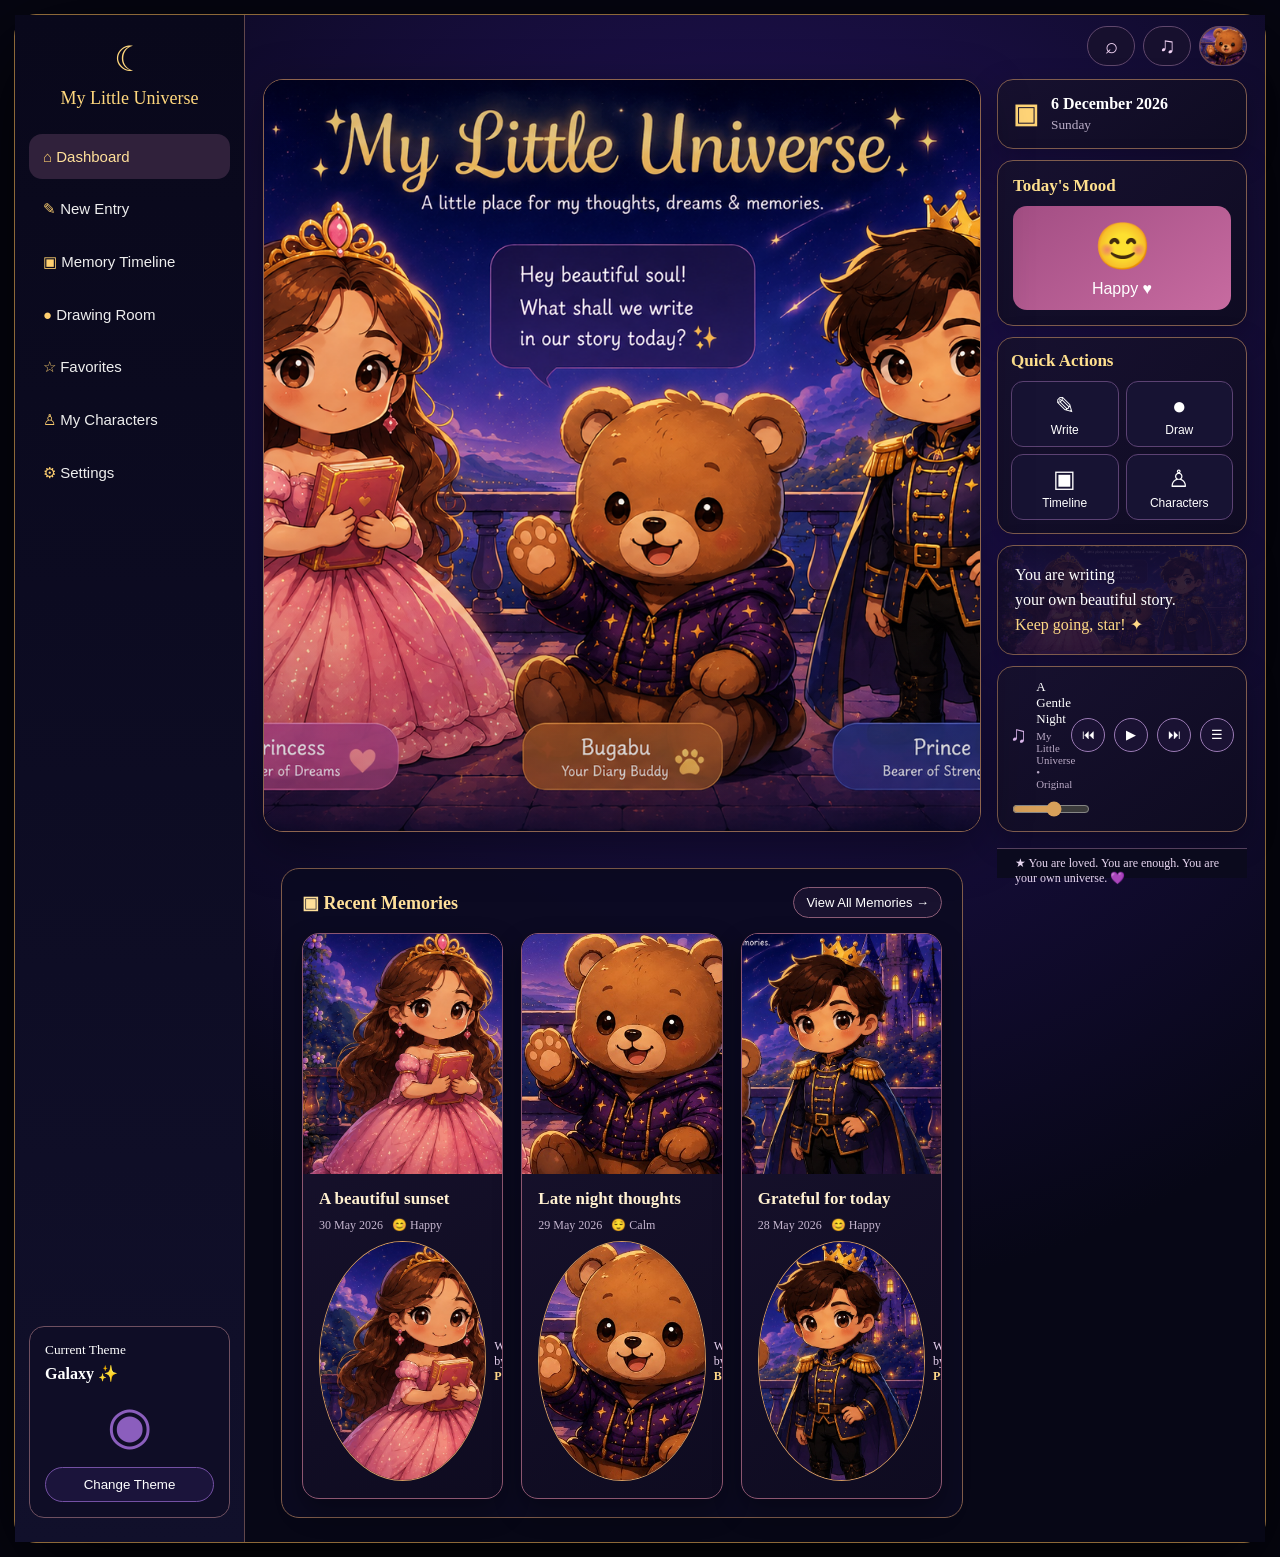
==== index.html @ c97c5260 "Initial Added" ====
<!doctype html>
<html lang="en">
    <head>
        <meta charset="utf-8">
        <meta name="viewport" content="width=device-width,initial-scale=1">
        <!-- Google Analytics -->
<script async src="https://www.googletagmanager.com/gtag/js?id=G-LTEB9GJVVQ"></script>

<script>
    window.dataLayer = window.dataLayer || [];

    function gtag() {
        dataLayer.push(arguments);
    }

    gtag('js', new Date());

    gtag('config', 'G-LTEB9GJVVQ');
</script>
        <title>My Little Universe</title>
        <link rel="icon" type="image/png" href="logo.png">
        <link rel="stylesheet" href="style.css">
    </head>
<body>
    
    <div class="app">
<aside class="sidebar"><div class="logo">☾<span>My Little Universe</span></div><nav>
<button class="active" data-page="home">⌂ <span>Dashboard</span></button><button data-page="write">✎ <span>New Entry</span></button><button data-page="timeline">▣ <span>Memory Timeline</span></button><button data-page="draw">● <span>Drawing Room</span></button><button data-page="favorites">☆ <span>Favorites</span></button><button data-page="characters">♙ <span>My Characters</span></button><button data-page="settings">⚙ <span>Settings</span></button></nav>
<div class="themeBox"><small>Current Theme</small><strong id="themeName">Galaxy ✨</strong><div class="planet">◉</div><button id="changeTheme">Change Theme</button></div></aside>
<main class="main">
<div class="top"><div></div><div class="topBtns"><button onclick="toast('Search is ready ✨')">⌕</button><button onclick="openMusicLibrary()">♫</button><button class="avatar" title="Selected character"><img src="assets/bugabu.png" alt="Bugabu"></button></div></div>
<div class="workspace">
<section class="artPanel"><img src="assets/characters-scene.png" alt="Princess, Bugabu and Prince"><div class="artGlow"></div></section>
<aside class="right"><div class="date card"><b>▣</b><div><strong id="date"></strong><small id="day"></small></div></div>
<div class="card mood"><h3>Today's Mood</h3><button onclick="chooseMood()">😊<span id="moodLabel">Happy ♥</span></button></div>
<div class="card quick"><h3>Quick Actions</h3><div>
    <button data-page="write">✎<small>Write</small></button>
    <button data-page="draw">●<small>Draw</small></button><button data-page="timeline">▣<small>Timeline</small></button><button data-page="characters">♙<small>Characters</small></button></div></div>
<div class="card quote">You are writing<br>your own beautiful story.
    <br><span>Keep going, star! ✦</span></div>
<div class="card player">♫ <span id="trackName">A Gentle Night<small>My Little Universe • Original</small></span><button onclick="changeTrack(-1)" title="Previous">⏮</button><button id="musicStatus" data-on="0" onclick="toggleMusic()">▶</button><button onclick="changeTrack(1)" title="Next">⏭</button><button onclick="openMusicLibrary()" title="Music Library">☰</button><input id="volume" aria-label="Music volume" type="range" min="0" max="1" step="0.01" value="0.55"></div></aside>
</section>
<section class="memories">
    <div class="memHead">
        <h2>▣ Recent Memories</h2>
        <button data-page="timeline">View All Memories →</button>
    </div><div id="cards" class="cards"></div>
</section>
<div class="footer">★ You are loved. You are enough. You are your own universe. 💜</div>

</div>
</main>
</div>
<audio id="bgMusic" src="assets/music/a-gentle-night.wav" loop preload="auto"></audio>
<div class="modal" id="modal">
    <div class="modalCard">
        <button class="close" onclick="closeModal()">×</button>
        <div id="modalContent"></div>
    </div>
</div>
        <div class="modal" id="drawModal">
            <div class="modalCard drawCard">
                <button class="close" onclick="closeDraw()">×</button>
                <h2>🎨 Drawing Room</h2>
                <div class="drawTools">
                    <label>Brush 
                        <input id="brushSize" type="range" min="1" max="30" value="5">
                    </label>
                    <input id="brushColor" type="color" value="#d4af37">

                    <button onclick="drawTool='pen'">✎ Pen</button>
                    <button onclick="drawTool='eraser'">⌫ Eraser</button>
                    <button onclick="clearDrawing()">Clear</button>
                    <button class="save" onclick="saveDrawing()">Save Drawing</button>
                    
                </div><canvas id="drawCanvas"></canvas></div></div><script src="script.js"></script></body></html>
---- style.css ----
*{box-sizing:border-box}html,body{margin:0;background:#060612;color:#fff;font-family:Georgia,'Times New Roman',serif}body{min-height:100vh;padding:14px}.app{width:min(1500px,100%);min-height:calc(100vh - 28px);height:auto;margin:auto;display:flex;overflow:visible;border:1px solid #8c6838;border-radius:22px;background:#0b0920;box-shadow:0 30px 100px #000}.sidebar{width:230px;flex:none;padding:24px 14px;background:linear-gradient(180deg,#09081b,#11102b);border-right:1px solid #61474b;z-index:5;display:flex;flex-direction:column}.logo{text-align:center;color:#ffd77d;font-size:35px}.logo span{display:block;font-size:18px;margin:8px 0 25px}.sidebar nav{display:grid;gap:7px}.sidebar nav button{border:0;background:transparent;color:#eee;text-align:left;padding:14px;border-radius:13px;font-size:15px;cursor:pointer}.sidebar nav button:first-letter{color:#ffd070}.sidebar nav button.active,.sidebar nav button:hover{background:#30213b;color:#ffe09a}.themeBox{margin-top:auto;border:1px solid #6f5060;border-radius:15px;padding:15px;background:#0f0d26}.themeBox small,.themeBox strong{display:block}.themeBox strong{margin-top:6px;color:#fff}.planet{text-align:center;font-size:52px;margin:12px;color:#8b5ebd}.themeBox button{width:100%;border:1px solid #7450a4;background:#1b143b;color:#fff;border-radius:20px;padding:9px;cursor:pointer}.main{flex:1;min-width:0;min-height:calc(100vh - 28px);background:radial-gradient(circle at 55% 35%,#171340,#070716 70%);position:relative}.top{height:64px;padding:11px 18px;display:flex;justify-content:space-between}.topBtns{display:flex;gap:8px}.top button{border:1px solid #60476c;background:#17102e;color:#f3d4f5;border-radius:25px;width:48px;height:40px;font-size:22px}.top .avatar{background:#774837}.workspace{display:grid;grid-template-columns:minmax(0,1fr) 250px;gap:16px;padding:0 18px}.artPanel{position:relative;min-height:485px;border:1px solid #8d644e;border-radius:20px;overflow:hidden;background:#080718;box-shadow:0 15px 50px #0006}.artPanel img{display:block;width:100%;height:100%;min-height:485px;object-fit:cover;object-position:center}.artGlow{position:absolute;inset:0;pointer-events:none;background:linear-gradient(0deg,#08071838,#0000 35%,#0000 80%,#08071825)}.right{display:grid;align-content:start;gap:11px}.card{border:1px solid #805d4e;background:linear-gradient(145deg,#17112eec,#0e0b20ec);border-radius:16px;box-shadow:0 10px 30px #0004}.date{padding:15px;display:flex;gap:12px;align-items:center}.date b{font-size:27px;color:#ffd477}.date strong{display:block;font-size:16px}.date small{display:block;color:#bbaec8;margin-top:4px}.mood{padding:15px}.mood h3,.quick h3{margin:0 0 10px;color:#ffe08e;font-size:17px}.mood button{width:100%;height:104px;border:0;border-radius:14px;background:linear-gradient(145deg,#a34e84,#c76ba0);color:#fff;font-size:46px;cursor:pointer}.mood button span{display:block;font-size:16px;margin-top:7px}.quick{padding:13px}.quick>div{display:grid;grid-template-columns:1fr 1fr;gap:7px}.quick button{height:66px;border:1px solid #5c4273;background:#171333;color:#fff;border-radius:12px;font-size:24px;cursor:pointer}.quick small{display:block;font-size:12px;margin-top:3px}.quote{padding:17px;font-size:16px;line-height:1.55;background:linear-gradient(#160e30dd,#160e30dd),url('assets/characters-scene.png') center/cover}.quote span{color:#ffd985}.player{padding:12px;display:flex;align-items:center;gap:9px;color:#dcb7ed;font-size:23px}.player>span{font-size:13px;color:#fff;flex:1}.player small{display:block;color:#b9a9c5;margin-top:3px}.player button{border:1px solid #9a7ab4;background:#1a1233;color:#fff;border-radius:50%;width:34px;height:34px}.memories{margin:20px 18px 24px;min-height:320px;padding:18px 20px;border:1px solid #815d4b;background:#0b0a22e8;border-radius:18px}.memHead{display:flex;align-items:center;justify-content:space-between;margin-bottom:15px;gap:15px}.memHead h2{font-size:20px}.memHead button{font-size:13px;padding:8px 14px}.memHead h2{font-size:18px;color:#ffe09a;margin:0}.memHead button{border:1px solid #8b5c76;background:#19122f;color:#fff;border-radius:18px;padding:7px 12px;cursor:pointer}.cards{display:grid;grid-template-columns:repeat(3,minmax(0,1fr));gap:18px;align-items:stretch}.cardMemory{overflow:hidden;border:1px solid #8d5670;border-radius:17px;background:linear-gradient(145deg,#19132f,#0e0b20);box-shadow:0 12px 28px #0005;transition:transform .25s,box-shadow .25s,border-color .25s}.cardMemory:hover{transform:translateY(-5px);box-shadow:0 18px 40px #0008;border-color:#d18ab0}.cardMemory img{width:100%;height:240px;object-fit:cover;object-position:center top;display:block;background:#11102b}.cardMemory .ct{padding:15px 16px 17px;position:relative;min-height:104px}.cardMemory h4{margin:0 0 6px;font-size:17px;color:#fff0d0}.cardMemory small{color:#c4b5ce;font-size:12px}.cardMemory .miniStar{right:10px;top:12px}.footer{position:relative;bottom:auto;left:auto;right:auto;height:30px;padding:7px 18px;background:#0b0a1df0;border-top:1px solid #55405d;color:#e8d7f1;font-size:12px}.modal{display:none;position:fixed;inset:0;background:#05040dbb;backdrop-filter:blur(8px);z-index:50;align-items:center;justify-content:center;padding:25px}.modal.open{display:flex}.modalCard{width:min(760px,94%);max-height:90%;overflow:auto;background:#110d29;border:1px solid #c28b54;border-radius:20px;padding:25px;position:relative;box-shadow:0 30px 90px #000}.close{position:absolute;right:15px;top:12px;border:1px solid #79557d;background:#1a1233;color:#fff;border-radius:50%;width:35px;height:35px;font-size:23px}.modalCard h2{color:#ffd47b}.modalCard input,.modalCard textarea{width:100%;padding:12px;margin:8px 0 14px;background:#080719;border:1px solid #6b4c75;border-radius:10px;color:#fff}.modalCard textarea{min-height:220px}.save{background:#bf70a0;border:0;color:#fff;border-radius:20px;padding:11px 18px;cursor:pointer}.memory{padding:14px;border:1px solid #654b70;border-radius:13px;margin:10px 0;background:#ffffff05}.memory p{white-space:pre-wrap;line-height:1.55}.themeChoices{display:grid;grid-template-columns:repeat(3,1fr);gap:10px}.themeChoices button{padding:14px;border-radius:12px;border:1px solid #745177;background:#19132f;color:#fff;cursor:pointer}
@media(max-width:1050px){.sidebar{width:190px}.workspace{grid-template-columns:minmax(0,1fr) 220px}.cardMemory img{height:150px}}
@media(max-width:800px){body{padding:0}.app{height:auto;min-height:100vh;border-radius:0}.sidebar{width:165px}.logo span{font-size:14px}.workspace{grid-template-columns:1fr}.right{display:grid;grid-template-columns:1fr 1fr}.quote,.player{grid-column:span 2}.artPanel,.artPanel img{min-height:430px}.cards{grid-template-columns:1fr}.memories{margin-bottom:40px}}
@media(max-width:560px){

    .top{
        padding:8px;
    }

    .topBtns{
        gap:5px;
    }

    .top button{
        width:42px;
        height:36px;
        font-size:19px;
    }

    .workspace{
        padding:0 7px;
    }

    .right{
        grid-template-columns:1fr;
    }

    .quote,
    .player{
        grid-column:auto;
    }

    .artPanel{
        min-height:320px;
    }

    .artPanel img{
        min-height:320px;
    }

    .memories{
        margin-left:7px;
        margin-right:7px;
        padding:12px;
    }

    .memHead{
        align-items:flex-start;
    }

    .memHead h2{
        font-size:17px;
    }

    .cardMemory img{
        height:190px;
    }

    .cardMemory .ct{
        padding:13px;
    }
}

:root{--theme-accent:#6f55d9}

body[data-theme="galaxy"] .main{background:radial-gradient(circle at 50% 25%,#24135d,#070716 72%)}
body[data-theme="dreamy"] .main{background:radial-gradient(circle at 50% 25%,#59244f,#170b1b 72%)}
body[data-theme="ocean"] .main{background:radial-gradient(circle at 50% 25%,#0d4b5b,#061317 72%)}
body[data-theme="forest"] .main{background:radial-gradient(circle at 50% 25%,#1e4930,#07130b 72%)}
body[data-theme="sunset"] .main{background:radial-gradient(circle at 50% 25%,#6d382e,#180b10 72%)}
body[data-theme="midnight"] .main{background:radial-gradient(circle at 50% 25%,#27203d,#08070f 72%)}
body[data-theme="dreamy"] .artPanel img{filter:saturate(.8) hue-rotate(300deg) brightness(1.05)}
body[data-theme="ocean"] .artPanel img{filter:saturate(.8) hue-rotate(120deg)}
body[data-theme="forest"] .artPanel img{filter:saturate(.75) hue-rotate(70deg) brightness(.9)}
body[data-theme="sunset"] .artPanel img{filter:saturate(1.2) hue-rotate(335deg) brightness(1.03)}
body[data-theme="midnight"] .artPanel img{filter:brightness(.72) saturate(.8)}
body[data-theme="galaxy"] .artPanel img{filter:none}
.themeChoices{display:grid;grid-template-columns:repeat(3,1fr);gap:12px;margin-top:18px}.themeChoice{min-height:72px;border:1px solid #745177;background:#19132f;color:#fff;border-radius:14px;cursor:pointer;display:flex;flex-direction:column;align-items:center;justify-content:center;gap:4px}.themeChoice:hover,.themeChoice.selected{border-color:#ffd47b;background:#2a1c40;box-shadow:0 0 0 2px #ffd47b22}.themeChoice span{font-size:22px}.themeChoice strong{font-size:14px}.characterChoices{display:grid;grid-template-columns:repeat(3,1fr);gap:12px;margin-top:18px}.characterChoice{min-height:150px;border:1px solid #745177;background:#19132f;color:#fff;border-radius:15px;cursor:pointer;display:flex;flex-direction:column;align-items:center;justify-content:center;gap:7px}.characterChoice span{font-size:45px}.characterChoice strong{font-size:18px;color:#ffd782}.characterChoice small{color:#cbbbd4}.characterChoice:hover,.characterChoice.selected{border-color:#ffd47b;background:#2a1c40;transform:translateY(-2px)}.selectedLine{margin-top:18px;color:#c9b9d3}.selectedLine b{color:#ffd782}.memoryTop{display:flex;align-items:center;justify-content:space-between}.memoryTop h3{margin:0}.star,.miniStar{border:0;background:transparent;color:#ffd47b;cursor:pointer;font-size:21px}.ct{position:relative}.miniStar{position:absolute;right:7px;bottom:7px}.list{display:grid;gap:10px}.toast{position:fixed;left:50%;bottom:28px;transform:translate(-50%,15px);opacity:0;z-index:100;background:#201536;border:1px solid #d6a84b;color:#ffe5aa;padding:11px 18px;border-radius:30px;box-shadow:0 12px 40px #0008;transition:.25s}.toast.show{opacity:1;transform:translate(-50%,0)}
@media(max-width:600px){
    .themeChoices,
    .characterChoices{grid-template-columns:1fr 1fr}
}
.avatar{overflow:hidden;padding:0!important;display:flex;align-items:center;justify-content:center}.avatar img{width:100%;height:100%;object-fit:cover;object-position:center 25%;border-radius:50%}.characterChoice img{width:92px;height:92px;object-fit:cover;border-radius:50%;border:1px solid #8b648e;object-position:center 20%}.characterChoice.selected img{border-color:#ffd47b;box-shadow:0 0 18px #ffd47b55}.themeChoice.selected{transform:translateY(-2px)}
body[data-theme="dreamy"] .artPanel{box-shadow:0 0 0 1px #e48ab755,0 15px 50px #0006}body[data-theme="ocean"] .artPanel{box-shadow:0 0 0 1px #48c8df55,0 15px 50px #0006}body[data-theme="forest"] .artPanel{box-shadow:0 0 0 1px #78b47d55,0 15px 50px #0006}body[data-theme="sunset"] .artPanel{box-shadow:0 0 0 1px #ed936555,0 15px 50px #0006}body[data-theme="midnight"] .artPanel{box-shadow:0 0 0 1px #c69a4b55,0 15px 50px #0006}

.avatar{padding:0!important;overflow:hidden}.avatar img{width:100%;height:100%;object-fit:cover;border-radius:50%;display:block}.authorRow{display:flex;align-items:center;gap:8px;margin-top:8px;color:#e7d1ee;font-size:12px}.authorAvatar{width:32px;height:32px;border-radius:50%;object-fit:cover;border:1px solid #d39a61;background:#16102a}.authorTag{color:#ffd889}.cardMemory .miniStar{position:absolute;right:12px;top:13px;border:1px solid #79516f;background:#160f2a;color:#ffd77d;border-radius:50%;width:30px;height:30px;cursor:pointer}.cardMemory .miniStar:hover{background:#3a2144}.memoryAuthor{display:flex;gap:12px;align-items:center;margin-top:10px}.memoryAuthor img{width:54px;height:54px;border-radius:50%;object-fit:cover;border:1px solid #c08b58}.memoryAuthor strong{display:block;color:#ffd889}.memoryAuthor small{color:#c4b5ce}
@media(max-width:800px){

    body{
        padding:0;
    }

    .app{
        width:100%;
        min-height:100vh;
        border-radius:0;
        display:block;
    }

    .sidebar{
        width:100%;
        padding:10px 12px;
        border-right:0;
        border-bottom:1px solid #61474b;
    }

    .logo{
        font-size:28px;
    }

    .logo span{
        font-size:13px;
        margin:5px 0 12px;
    }

    .sidebar nav{
        display:flex;
        overflow-x:auto;
        gap:6px;
        padding-bottom:3px;
    }

    .sidebar nav button{
        flex:0 0 auto;
        padding:9px 12px;
        font-size:12px;
        white-space:nowrap;
    }

    .themeBox{
        display:none;
    }

    .main{
        width:100%;
        min-height:100vh;
    }

    .top{
        height:auto;
        padding:10px;
    }

    .workspace{
        grid-template-columns:1fr;
        padding:0 10px;
    }

    .right{
        grid-template-columns:1fr 1fr;
    }

    .quote,
    .player{
        grid-column:span 2;
    }

    .artPanel{
        min-height:360px;
    }

    .artPanel img{
        min-height:360px;
        object-fit:cover;
    }

    .memories{
        margin:15px 10px 30px;
        padding:14px;
    }

    .cards{
        grid-template-columns:1fr;
        gap:14px;
    }

    .cardMemory img{
        height:210px;
    }
}
.player{flex-wrap:wrap}.player #volume{width:78px;accent-color:#d7a05a;cursor:pointer}.player>span{min-width:0}.player button{cursor:pointer}
.drawCard{width:min(980px,96%)}.drawTools{display:flex;gap:8px;align-items:center;flex-wrap:wrap;margin:12px 0}.drawTools button{border:1px solid #745177;background:#19132f;color:#fff;border-radius:18px;padding:8px 12px;cursor:pointer}.drawTools input[type=color]{width:42px;height:34px;background:transparent;border:0}.drawTools label{color:#cbbbd4}#drawCanvas{display:block;width:100%;height:520px;background:#fff;border-radius:14px;touch-action:none;cursor:crosshair}
.memoryEditGrid{display:grid;grid-template-columns:1fr 1fr;gap:12px}.writerChoices{display:flex;gap:8px;flex-wrap:wrap;margin:8px 0 14px}.writerChoice{display:flex;align-items:center;gap:7px;border:1px solid #68496f;background:#17112e;color:#fff;border-radius:22px;padding:7px 11px;cursor:pointer}.writerChoice.selected{border-color:#ffd477;background:#34223c}.writerChoice img{width:28px;height:28px;border-radius:50%;object-fit:cover}.editActions{display:flex;gap:9px;flex-wrap:wrap;margin-top:12px}.danger{border:1px solid #a45b68;background:#351521;color:#ffd4d8;border-radius:20px;padding:10px 16px;cursor:pointer}
@media(max-width:650px){
    .memoryEditGrid{grid-template-columns:1fr}
    #drawCanvas{height:420px}
}
.cardMemory .miniEdit{position:absolute;right:48px;top:13px;border:1px solid #79516f;background:#160f2a;color:#ffd77d;border-radius:50%;width:30px;height:30px;cursor:pointer}.cardMemory .miniEdit:hover{background:#3a2144}
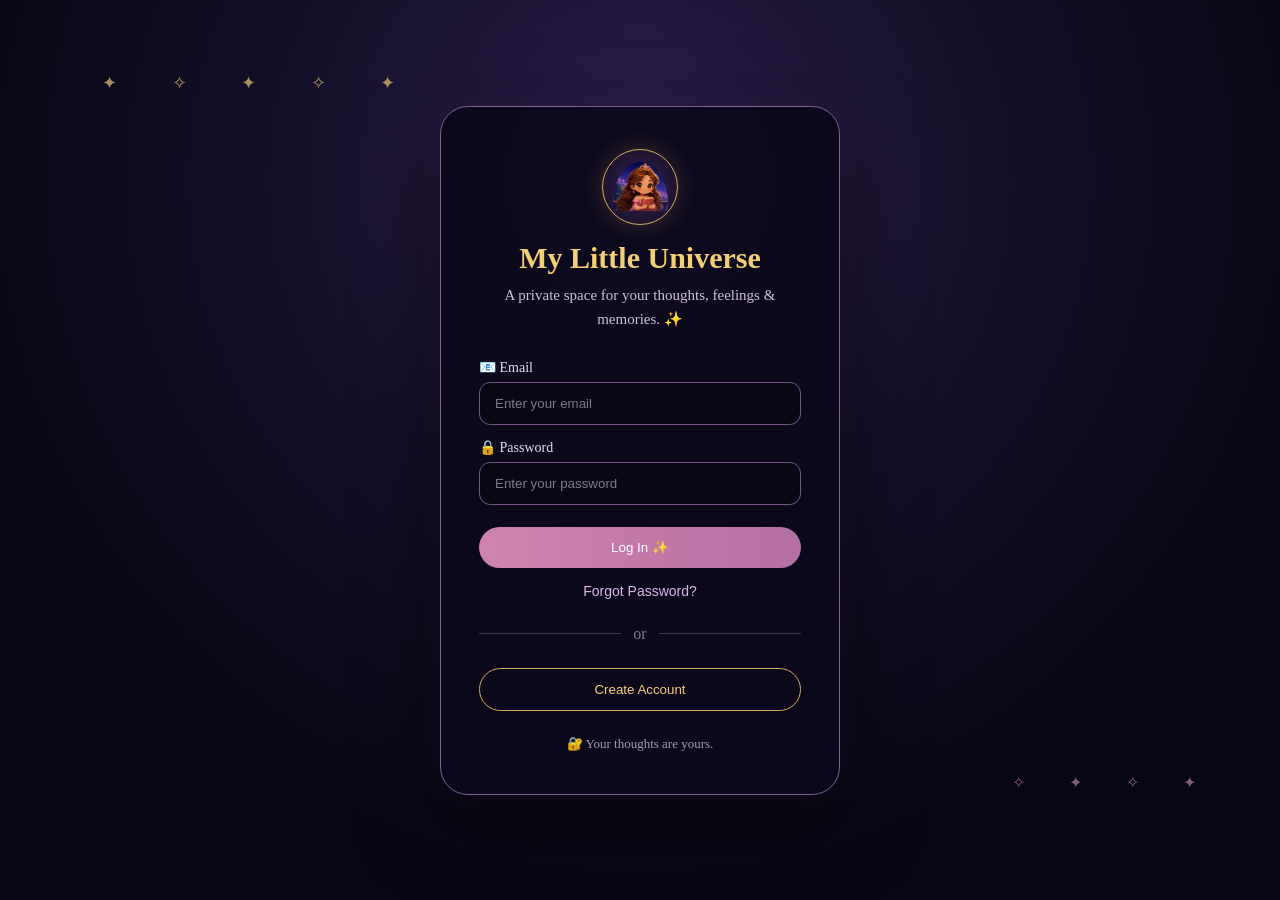
==== commit 6a7dbd1a: "login update" ====
--- a/index.html
+++ b/index.html
@@ -1,76 +1,827 @@
-<!doctype html>
+<!DOCTYPE html>
 <html lang="en">
-    <head>
-        <meta charset="utf-8">
-        <meta name="viewport" content="width=device-width,initial-scale=1">
-        <!-- Google Analytics -->
-<script async src="https://www.googletagmanager.com/gtag/js?id=G-LTEB9GJVVQ"></script>
-
-<script>
-    window.dataLayer = window.dataLayer || [];
-
-    function gtag() {
-        dataLayer.push(arguments);
-    }
-
-    gtag('js', new Date());
-
-    gtag('config', 'G-LTEB9GJVVQ');
-</script>
-        <title>My Little Universe</title>
-        <link rel="icon" type="image/png" href="logo.png">
-        <link rel="stylesheet" href="style.css">
-    </head>
+<head>
+    <meta charset="UTF-8">
+    <meta name="viewport" content="width=device-width, initial-scale=1.0">
+
+    <title>Login | My Little Universe</title>
+
+    <!-- 🌙 Favicon -->
+    <link rel="icon" type="image/png" href="logo.png">
+
+    <style>
+        * {
+            box-sizing: border-box;
+            margin: 0;
+            padding: 0;
+        }
+
+        body {
+            min-height: 100vh;
+            font-family: Georgia, "Times New Roman", serif;
+            color: white;
+
+            background:
+                radial-gradient(
+                    circle at 50% 20%,
+                    #30204d 0%,
+                    #15102b 35%,
+                    #070613 75%
+                );
+
+            display: flex;
+            justify-content: center;
+            align-items: center;
+
+            overflow: hidden;
+        }
+
+        /* ✨ Background stars */
+
+        body::before {
+            content: "✦   ✧       ✦        ✧    ✦";
+            position: fixed;
+            top: 8%;
+            left: 8%;
+            color: #e8c873;
+            font-size: 18px;
+            letter-spacing: 25px;
+            opacity: 0.7;
+            pointer-events: none;
+        }
+
+        body::after {
+            content: "✧       ✦    ✧       ✦";
+            position: fixed;
+            bottom: 12%;
+            right: 5%;
+            color: #d89ac0;
+            font-size: 16px;
+            letter-spacing: 20px;
+            opacity: 0.6;
+            pointer-events: none;
+        }
+
+
+        /* 🌙 Main container */
+
+        .login-container {
+            width: 100%;
+            max-width: 440px;
+            padding: 20px;
+        }
+
+
+        /* 💜 Login Card */
+
+        .login-card {
+            background: rgba(12, 9, 28, 0.94);
+
+            border: 1px solid #80609a;
+            border-radius: 28px;
+
+            padding: 42px 38px;
+
+            text-align: center;
+
+            box-shadow:
+                0 25px 80px rgba(0, 0, 0, 0.65),
+                0 0 35px rgba(142, 93, 180, 0.12);
+
+            backdrop-filter: blur(15px);
+
+            animation: cardAppear 0.8s ease;
+        }
+
+
+        @keyframes cardAppear {
+
+            from {
+                opacity: 0;
+                transform: translateY(25px) scale(0.97);
+            }
+
+            to {
+                opacity: 1;
+                transform: translateY(0) scale(1);
+            }
+        }
+
+
+        /* 🌙 Logo */
+
+        .logo-circle {
+            width: 76px;
+            height: 76px;
+
+            margin: 0 auto 16px;
+
+            display: flex;
+            align-items: center;
+            justify-content: center;
+
+            border-radius: 50%;
+
+            border: 1px solid #d8ae5e;
+
+            background:
+                radial-gradient(
+                    circle,
+                    #382252,
+                    #110c22
+                );
+
+            box-shadow:
+                0 0 25px rgba(229, 184, 92, 0.2);
+        }
+
+        .logo-circle img {
+            width: 55px;
+            height: 55px;
+            object-fit: contain;
+        }
+
+
+        /* 👑 Heading */
+
+        h1 {
+            color: #f5cf76;
+            font-size: 30px;
+            margin-bottom: 8px;
+        }
+
+        .subtitle {
+            color: #cfc2d9;
+            font-size: 15px;
+            line-height: 1.6;
+            margin-bottom: 28px;
+        }
+
+
+        /* 📝 Forms */
+
+        .form-section {
+            text-align: left;
+        }
+
+        label {
+            display: block;
+
+            color: #eadcf0;
+
+            font-size: 14px;
+
+            margin: 14px 0 6px;
+        }
+
+        input {
+            width: 100%;
+
+            padding: 13px 15px;
+
+            border-radius: 11px;
+
+            border: 1px solid #76558b;
+
+            background: #080714;
+
+            color: white;
+
+            outline: none;
+
+            transition: 0.25s;
+        }
+
+        input::placeholder {
+            color: #82778c;
+        }
+
+        input:focus {
+            border-color: #e4bb68;
+
+            box-shadow:
+                0 0 12px rgba(228, 187, 104, 0.12);
+        }
+
+
+        /* ✨ Login Button */
+
+        .login-btn {
+            width: 100%;
+
+            border: none;
+
+            padding: 13px;
+
+            margin-top: 22px;
+
+            border-radius: 999px;
+
+            color: white;
+
+            background:
+                linear-gradient(
+                    90deg,
+                    #cf84b0,
+                    #b46fa4
+                );
+
+            cursor: pointer;
+
+            transition: 0.25s;
+        }
+
+        .login-btn:hover {
+            transform: translateY(-2px);
+
+            box-shadow:
+                0 8px 20px rgba(207, 132, 176, 0.25);
+        }
+
+
+        /* 🔑 Forgot Password */
+
+        .forgot-btn {
+            margin-top: 15px;
+
+            border: none;
+
+            background: transparent;
+
+            color: #dcb7e7;
+
+            cursor: pointer;
+
+            font-size: 14px;
+        }
+
+        .forgot-btn:hover {
+            color: #f5cf76;
+        }
+
+
+        /* ───── Divider ───── */
+
+        .divider {
+            display: flex;
+            align-items: center;
+
+            gap: 12px;
+
+            margin: 25px 0;
+
+            color: #84788f;
+        }
+
+        .divider::before,
+        .divider::after {
+            content: "";
+
+            height: 1px;
+
+            flex: 1;
+
+            background: #3e3450;
+        }
+
+
+        /* 👤 Create Account */
+
+        .signup-btn {
+            width: 100%;
+
+            padding: 13px;
+
+            border-radius: 999px;
+
+            border: 1px solid #d4a95f;
+
+            background: transparent;
+
+            color: #f5cf76;
+
+            cursor: pointer;
+
+            transition: 0.25s;
+        }
+
+        .signup-btn:hover {
+            background: rgba(212, 169, 95, 0.1);
+
+            transform: translateY(-2px);
+        }
+
+
+        /* 🔐 Privacy */
+
+        .privacy {
+            margin-top: 25px;
+
+            color: #a99caf;
+
+            font-size: 13px;
+        }
+
+
+        /* 📱 Mobile */
+
+        @media (max-width: 500px) {
+
+            .login-card {
+                padding: 32px 24px;
+            }
+
+            h1 {
+                font-size: 25px;
+            }
+        }
+
+
+        /* 👤 Signup Modal */
+
+        .modal {
+            display: none;
+
+            position: fixed;
+
+            inset: 0;
+
+            background: rgba(3, 2, 12, 0.82);
+
+            backdrop-filter: blur(8px);
+
+            justify-content: center;
+
+            align-items: center;
+
+            padding: 20px;
+
+            z-index: 10;
+        }
+
+        .modal.active {
+            display: flex;
+        }
+
+        .signup-card {
+            width: 100%;
+            max-width: 430px;
+
+            background: #120d25;
+
+            border: 1px solid #80609a;
+
+            border-radius: 22px;
+
+            padding: 30px;
+        }
+
+        .signup-card h2 {
+            color: #f5cf76;
+
+            margin-bottom: 20px;
+        }
+
+        .close-btn {
+            float: right;
+
+            width: 34px;
+            height: 34px;
+
+            border-radius: 50%;
+
+            border: 1px solid #76558b;
+
+            background: transparent;
+
+            color: white;
+
+            cursor: pointer;
+        }
+
+        .message {
+            margin-top: 12px;
+
+            text-align: center;
+
+            font-size: 14px;
+
+            min-height: 20px;
+
+            color: #f5cf76;
+        }
+
+    </style>
+</head>
+
+
 <body>
-    
-    <div class="app">
-<aside class="sidebar"><div class="logo">☾<span>My Little Universe</span></div><nav>
-<button class="active" data-page="home">⌂ <span>Dashboard</span></button><button data-page="write">✎ <span>New Entry</span></button><button data-page="timeline">▣ <span>Memory Timeline</span></button><button data-page="draw">● <span>Drawing Room</span></button><button data-page="favorites">☆ <span>Favorites</span></button><button data-page="characters">♙ <span>My Characters</span></button><button data-page="settings">⚙ <span>Settings</span></button></nav>
-<div class="themeBox"><small>Current Theme</small><strong id="themeName">Galaxy ✨</strong><div class="planet">◉</div><button id="changeTheme">Change Theme</button></div></aside>
-<main class="main">
-<div class="top"><div></div><div class="topBtns"><button onclick="toast('Search is ready ✨')">⌕</button><button onclick="openMusicLibrary()">♫</button><button class="avatar" title="Selected character"><img src="assets/bugabu.png" alt="Bugabu"></button></div></div>
-<div class="workspace">
-<section class="artPanel"><img src="assets/characters-scene.png" alt="Princess, Bugabu and Prince"><div class="artGlow"></div></section>
-<aside class="right"><div class="date card"><b>▣</b><div><strong id="date"></strong><small id="day"></small></div></div>
-<div class="card mood"><h3>Today's Mood</h3><button onclick="chooseMood()">😊<span id="moodLabel">Happy ♥</span></button></div>
-<div class="card quick"><h3>Quick Actions</h3><div>
-    <button data-page="write">✎<small>Write</small></button>
-    <button data-page="draw">●<small>Draw</small></button><button data-page="timeline">▣<small>Timeline</small></button><button data-page="characters">♙<small>Characters</small></button></div></div>
-<div class="card quote">You are writing<br>your own beautiful story.
-    <br><span>Keep going, star! ✦</span></div>
-<div class="card player">♫ <span id="trackName">A Gentle Night<small>My Little Universe • Original</small></span><button onclick="changeTrack(-1)" title="Previous">⏮</button><button id="musicStatus" data-on="0" onclick="toggleMusic()">▶</button><button onclick="changeTrack(1)" title="Next">⏭</button><button onclick="openMusicLibrary()" title="Music Library">☰</button><input id="volume" aria-label="Music volume" type="range" min="0" max="1" step="0.01" value="0.55"></div></aside>
-</section>
-<section class="memories">
-    <div class="memHead">
-        <h2>▣ Recent Memories</h2>
-        <button data-page="timeline">View All Memories →</button>
-    </div><div id="cards" class="cards"></div>
-</section>
-<div class="footer">★ You are loved. You are enough. You are your own universe. 💜</div>
-
-</div>
-</main>
-</div>
-<audio id="bgMusic" src="assets/music/a-gentle-night.wav" loop preload="auto"></audio>
-<div class="modal" id="modal">
-    <div class="modalCard">
-        <button class="close" onclick="closeModal()">×</button>
-        <div id="modalContent"></div>
+
+    <!-- 🔐 LOGIN -->
+
+    <div class="login-container">
+
+        <div class="login-card">
+
+            <!-- 🌙 Logo -->
+
+            <div class="logo-circle">
+
+                <img
+                    src="logo.png"
+                    alt="My Little Universe Logo"
+                >
+
+            </div>
+
+
+            <h1>My Little Universe</h1>
+
+            <p class="subtitle">
+                A private space for your thoughts,
+                feelings & memories. ✨
+            </p>
+
+
+            <!-- LOGIN FORM -->
+
+            <form
+                id="loginForm"
+                class="form-section"
+            >
+
+                <label for="loginEmail">
+                    📧 Email
+                </label>
+
+                <input
+                    type="email"
+                    id="loginEmail"
+                    placeholder="Enter your email"
+                    required
+                >
+
+
+                <label for="loginPassword">
+                    🔒 Password
+                </label>
+
+                <input
+                    type="password"
+                    id="loginPassword"
+                    placeholder="Enter your password"
+                    required
+                >
+
+
+                <button
+                    type="submit"
+                    class="login-btn"
+                >
+                    Log In ✨
+                </button>
+
+            </form>
+
+
+            <button
+                class="forgot-btn"
+                onclick="forgotPassword()"
+            >
+                Forgot Password?
+            </button>
+
+
+            <div class="divider">
+                <span>or</span>
+            </div>
+
+
+            <button
+                class="signup-btn"
+                onclick="openSignup()"
+            >
+                Create Account
+            </button>
+
+
+            <p class="privacy">
+                🔐 Your thoughts are yours.
+            </p>
+
+        </div>
+
     </div>
-</div>
-        <div class="modal" id="drawModal">
-            <div class="modalCard drawCard">
-                <button class="close" onclick="closeDraw()">×</button>
-                <h2>🎨 Drawing Room</h2>
-                <div class="drawTools">
-                    <label>Brush 
-                        <input id="brushSize" type="range" min="1" max="30" value="5">
-                    </label>
-                    <input id="brushColor" type="color" value="#d4af37">
-
-                    <button onclick="drawTool='pen'">✎ Pen</button>
-                    <button onclick="drawTool='eraser'">⌫ Eraser</button>
-                    <button onclick="clearDrawing()">Clear</button>
-                    <button class="save" onclick="saveDrawing()">Save Drawing</button>
-                    
-                </div><canvas id="drawCanvas"></canvas></div></div><script src="script.js"></script></body></html>
+
+
+
+    <!-- 👤 SIGN UP MODAL -->
+
+    <div
+        class="modal"
+        id="signupModal"
+    >
+
+        <div class="signup-card">
+
+            <button
+                class="close-btn"
+                onclick="closeSignup()"
+            >
+                ×
+            </button>
+
+            <h2>
+                ✨ Create Your Universe
+            </h2>
+
+
+            <form id="signupForm">
+
+                <label for="signupName">
+                    Your Name
+                </label>
+
+                <input
+                    type="text"
+                    id="signupName"
+                    placeholder="Enter your name"
+                    required
+                >
+
+
+                <label for="signupEmail">
+                    📧 Email
+                </label>
+
+                <input
+                    type="email"
+                    id="signupEmail"
+                    placeholder="Enter your email"
+                    required
+                >
+
+
+                <label for="signupPassword">
+                    🔒 Password
+                </label>
+
+                <input
+                    type="password"
+                    id="signupPassword"
+                    placeholder="Create a password"
+                    minlength="6"
+                    required
+                >
+
+
+                <label for="confirmPassword">
+                    🔒 Confirm Password
+                </label>
+
+                <input
+                    type="password"
+                    id="confirmPassword"
+                    placeholder="Confirm your password"
+                    minlength="6"
+                    required
+                >
+
+
+                <button
+                    type="submit"
+                    class="login-btn"
+                >
+                    Create Account ✨
+                </button>
+
+            </form>
+
+            <div
+                class="message"
+                id="signupMessage"
+            ></div>
+
+        </div>
+
+    </div>
+
+
+
+    <!-- 💻 JAVASCRIPT -->
+
+    <script>
+
+        /*
+        =====================================================
+        My Little Universe
+        Login / Sign Up
+        Frontend Version
+        =====================================================
+        */
+
+
+        /* 🔐 LOGIN */
+
+        document
+            .getElementById("loginForm")
+            .addEventListener("submit", function(event) {
+
+                event.preventDefault();
+
+                const email =
+                    document.getElementById("loginEmail").value.trim();
+
+                const password =
+                    document.getElementById("loginPassword").value;
+
+
+                if (!email || !password) {
+
+                    alert("Please enter your email and password.");
+
+                    return;
+                }
+
+
+                /*
+                    TEMPORARY DEMO LOGIN
+
+                    Real authentication will be connected later.
+                */
+
+                localStorage.setItem(
+                    "mlu_logged_in",
+                    "true"
+                );
+
+                localStorage.setItem(
+                    "mlu_user_email",
+                    email
+                );
+
+
+                /* 🏠 Open Diary */
+
+                window.location.href = "index.html";
+
+            });
+
+
+
+        /* 👤 OPEN SIGNUP */
+
+        function openSignup() {
+
+            document
+                .getElementById("signupModal")
+                .classList.add("active");
+
+        }
+
+
+
+        /* ❌ CLOSE SIGNUP */
+
+        function closeSignup() {
+
+            document
+                .getElementById("signupModal")
+                .classList.remove("active");
+
+        }
+
+
+
+        /* ✨ CREATE ACCOUNT */
+
+        document
+            .getElementById("signupForm")
+            .addEventListener("submit", function(event) {
+
+                event.preventDefault();
+
+
+                const name =
+                    document
+                    .getElementById("signupName")
+                    .value
+                    .trim();
+
+
+                const email =
+                    document
+                    .getElementById("signupEmail")
+                    .value
+                    .trim();
+
+
+                const password =
+                    document
+                    .getElementById("signupPassword")
+                    .value;
+
+
+                const confirmPassword =
+                    document
+                    .getElementById("confirmPassword")
+                    .value;
+
+
+                const message =
+                    document
+                    .getElementById("signupMessage");
+
+
+                /* Check password */
+
+                if (password !== confirmPassword) {
+
+                    message.textContent =
+                        "⚠️ Passwords do not match.";
+
+                    return;
+                }
+
+
+                if (password.length < 6) {
+
+                    message.textContent =
+                        "⚠️ Password must be at least 6 characters.";
+
+                    return;
+                }
+
+
+                /*
+                    TEMPORARY LOCAL ACCOUNT
+
+                    IMPORTANT:
+                    This is only for UI/testing.
+                    Password is NOT stored.
+                */
+
+                localStorage.setItem(
+                    "mlu_user_name",
+                    name
+                );
+
+                localStorage.setItem(
+                    "mlu_user_email",
+                    email
+                );
+
+                localStorage.setItem(
+                    "mlu_logged_in",
+                    "true"
+                );
+
+
+                message.textContent =
+                    "✨ Account created!";
+
+
+                setTimeout(function() {
+
+                    window.location.href =
+                        "index.html";
+
+                }, 700);
+
+            });
+
+
+
+        /* 🔑 FORGOT PASSWORD */
+
+        function forgotPassword() {
+
+            alert(
+                "Password reset will be available after real email authentication is connected."
+            );
+
+        }
+
+
+
+        /* 🚪 PREVENT LOGGED-IN USER FROM SEEING LOGIN */
+
+        window.addEventListener("load", function() {
+
+            const loggedIn =
+                localStorage.getItem("mlu_logged_in");
+
+
+            if (loggedIn === "true") {
+
+                window.location.href =
+                    "home.html";
+
+            }
+
+        });
+
+    </script>
+
+</body>
+</html>
